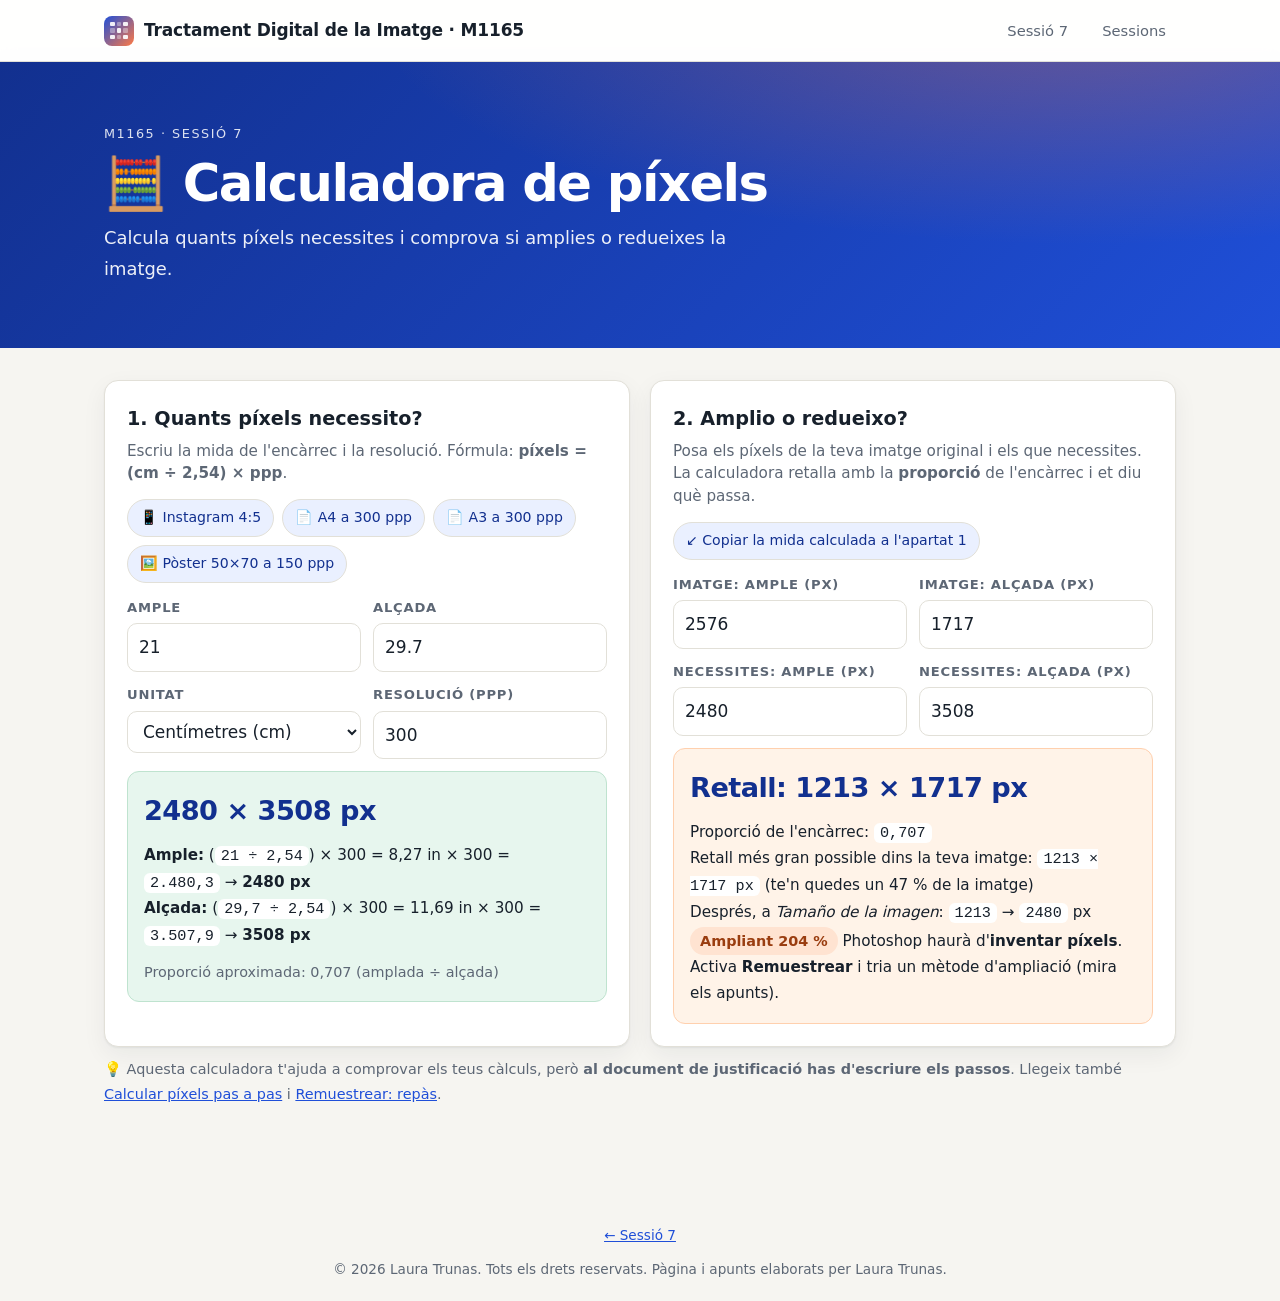
==== calculadora.html @ 1bd5348a "Sessió 7: calculadora de píxels interactiva Co-Authored-By: Claude Sonnet 5.5 <noreply@anthropic.com" ====
<!doctype html>
<html lang="ca"><head><meta charset="utf-8"><meta name="viewport" content="width=device-width,initial-scale=1">
<title>Calculadora de píxels · Photoshop</title><link rel="stylesheet" href="style.css">
<style>
.calc{display:grid;gap:20px;grid-template-columns:repeat(auto-fit,minmax(320px,1fr))}
.panel{background:var(--paper);border:1px solid var(--line);border-radius:var(--radius);box-shadow:var(--shadow);padding:22px}
.panel h3{margin:0 0 4px;font-size:1.2rem}.panel p.q{margin:0 0 14px;color:var(--quiet);font-size:.95rem;line-height:1.5}
.row{display:grid;grid-template-columns:1fr 1fr;gap:12px;margin-bottom:12px}
label{display:block;font-size:.82rem;font-weight:700;text-transform:uppercase;letter-spacing:.06em;color:var(--quiet);margin-bottom:4px}
input,select{width:100%;font:inherit;padding:9px 11px;border:1px solid var(--line);border-radius:10px;background:#fff;color:var(--ink)}
input:focus,select:focus{outline:2px solid var(--brand);border-color:var(--brand)}
.presets{display:flex;flex-wrap:wrap;gap:8px;margin:0 0 14px}
.presets button{font:inherit;font-size:.88rem;padding:6px 12px;border:1px solid var(--line);border-radius:999px;background:var(--tint);color:var(--brand-2);cursor:pointer}
.presets button:hover{border-color:var(--brand)}
.res{margin-top:6px;padding:16px;border-radius:12px;background:var(--ok);border:1px solid #bfe3cf}
.res .big{font-size:1.7rem;font-weight:800;letter-spacing:-.02em;color:var(--brand-2)}
.res .steps{margin:8px 0 0;font-size:.95rem;color:var(--ink);line-height:1.7}
.res .steps code{background:#fff;padding:1px 6px;border-radius:6px}
.res.warn{background:#fff3e8;border-color:#ffd0ae}.res.err{background:#fdecec;border-color:#f3bcbc}
.tag{display:inline-block;padding:2px 10px;border-radius:999px;font-weight:700;font-size:.9rem}
.up{background:#ffe3d1;color:#9a3d10}.down{background:#dcefe3;color:#1d6b3f}.eq{background:var(--tint);color:var(--brand-2)}
.note{color:var(--quiet);font-size:.9rem;margin-top:10px}
</style></head>
<body><div class="bar"><div class="in"><a class="brand" href="index.html"><span class="logo"><i></i><i></i><i></i><i></i><i></i><i></i><i></i><i></i><i></i></span> Tractament Digital de la Imatge · M1165</a><span class="sp"></span><a class="nav" href="sessio-7.html">Sessió 7</a><a class="nav" href="index.html">Sessions</a></div></div>
<header class="hero"><div class="in"><span class="eyebrow">M1165 · Sessió 7</span>
<h1>🧮 Calculadora de píxels</h1>
<p>Calcula quants píxels necessites i comprova si amplies o redueixes la imatge.</p></div></header>
<main class="wrap">
<div class="calc">

<section class="panel">
<h3>1. Quants píxels necessito?</h3>
<p class="q">Escriu la mida de l'encàrrec i la resolució. Fórmula: <b>píxels = (cm ÷ 2,54) × ppp</b>.</p>
<div class="presets" id="presets1">
<button data-w="1080" data-h="1350" data-u="px" data-r="72">📱 Instagram 4:5</button>
<button data-w="21" data-h="29.7" data-u="cm" data-r="300">📄 A4 a 300 ppp</button>
<button data-w="29.7" data-h="42" data-u="cm" data-r="300">📄 A3 a 300 ppp</button>
<button data-w="50" data-h="70" data-u="cm" data-r="150">🖼️ Pòster 50×70 a 150 ppp</button>
</div>
<div class="row"><div><label for="w1">Ample</label><input id="w1" type="number" min="0" step="any" value="21"></div><div><label for="h1">Alçada</label><input id="h1" type="number" min="0" step="any" value="29.7"></div></div>
<div class="row"><div><label for="u1">Unitat</label><select id="u1"><option value="cm" selected>Centímetres (cm)</option><option value="mm">Mil·límetres (mm)</option><option value="in">Polzades (in)</option><option value="px">Píxels (px)</option></select></div><div><label for="r1">Resolució (ppp)</label><input id="r1" type="number" min="1" step="any" value="300"></div></div>
<div class="res" id="out1"></div>
</section>

<section class="panel">
<h3>2. Amplio o redueixo?</h3>
<p class="q">Posa els píxels de la teva imatge original i els que necessites. La calculadora retalla amb la <b>proporció</b> de l'encàrrec i et diu què passa.</p>
<div class="presets"><button id="useA">↙ Copiar la mida calculada a l'apartat 1</button></div>
<div class="row"><div><label for="sw">Imatge: ample (px)</label><input id="sw" type="number" min="1" step="1" value="2576"></div><div><label for="sh">Imatge: alçada (px)</label><input id="sh" type="number" min="1" step="1" value="1717"></div></div>
<div class="row"><div><label for="tw">Necessites: ample (px)</label><input id="tw" type="number" min="1" step="1" value="2480"></div><div><label for="th">Necessites: alçada (px)</label><input id="th" type="number" min="1" step="1" value="3508"></div></div>
<div class="res" id="out2"></div>
</section>

</div>
<p class="note">💡 Aquesta calculadora t'ajuda a comprovar els teus càlculs, però <b>al document de justificació has d'escriure els passos</b>. Llegeix també <a href="page.html?p=calcul-pixels">Calcular píxels pas a pas</a> i <a href="page.html?p=remuestrear-repas">Remuestrear: repàs</a>.</p>
</main>
<footer><a href="sessio-7.html">← Sessió 7</a><p class="copy">© 2026 Laura Trunas. Tots els drets reservats. Pàgina i apunts elaborats per Laura Trunas.</p></footer>
<script>
const $=id=>document.getElementById(id);
const fmt=(n,d=2)=>Number(n.toFixed(d)).toLocaleString('ca-ES',{maximumFractionDigits:d});
const UN={cm:'cm',mm:'mm','in':'polzades',px:'px'};
function toPx(v,u,ppp){ if(u==='px')return v; let inch=u==='cm'?v/2.54:u==='mm'?v/25.4:v; return inch*ppp; }
function calc1(){
  const w=parseFloat($('w1').value),h=parseFloat($('h1').value),u=$('u1').value,r=parseFloat($('r1').value),o=$('out1');
  if(!(w>0&&h>0&&r>0)){o.className='res err';o.innerHTML='Escriu valors més grans que zero.';return null;}
  const pw=Math.round(toPx(w,u,r)),ph=Math.round(toPx(h,u,r));
  o.className='res';
  let steps='';
  if(u==='px'){steps=`La mida ja és en píxels: no cal calcular res.<br>Resolució: <code>${fmt(r,0)} ppp</code> (a Photoshop, <i>Tamaño de la imagen</i>).`;}
  else{
    const f=x=>u==='cm'?`${fmt(x)} ÷ 2,54`:u==='mm'?`${fmt(x)} ÷ 25,4`:`${fmt(x)}`;
    const iw=u==='cm'?w/2.54:u==='mm'?w/25.4:w, ih=u==='cm'?h/2.54:u==='mm'?h/25.4:h;
    steps=`<b>Ample:</b> (<code>${f(w)}</code>) × ${fmt(r,0)} = ${fmt(iw)} in × ${fmt(r,0)} = <code>${fmt(iw*r,1)}</code> → <b>${pw} px</b><br><b>Alçada:</b> (<code>${f(h)}</code>) × ${fmt(r,0)} = ${fmt(ih)} in × ${fmt(r,0)} = <code>${fmt(ih*r,1)}</code> → <b>${ph} px</b>`;
  }
  o.innerHTML=`<div class="big">${pw} × ${ph} px</div><div class="steps">${steps}</div><div class="note">Proporció aproximada: ${fmt(pw/ph,3)} (amplada ÷ alçada)</div>`;
  return {pw,ph};
}
function calc2(){
  const sw=parseFloat($('sw').value),sh=parseFloat($('sh').value),tw=parseFloat($('tw').value),th=parseFloat($('th').value),o=$('out2');
  if(!(sw>0&&sh>0&&tw>0&&th>0)){o.className='res err';o.innerHTML='Escriu valors més grans que zero.';return;}
  const tr=tw/th; let cw,ch;
  if(sw/sh>tr){ch=sh;cw=sh*tr;}else{cw=sw;ch=sw/tr;}
  cw=Math.floor(cw);ch=Math.floor(ch);
  const sc=tw/cw*100; let cls,txt,adv;
  if(Math.abs(sc-100)<0.5){cls='eq';txt='Mateixa mida';adv='No cal remuestrear.';}
  else if(sc>100){cls='up';txt=`Ampliant ${fmt(sc,0)} %`;adv='Photoshop haurà d\'<b>inventar píxels</b>. Activa <b>Remuestrear</b> i tria un mètode d\'ampliació (mira els apunts).';}
  else{cls='down';txt=`Reduint a ${fmt(sc,0)} %`;adv='No hi ha problema de qualitat. Tria un mètode de <b>reducció</b>.';}
  const lost=(1-(cw*ch)/(sw*sh))*100;
  $('out2').className='res'+(sc>100?' warn':'');
  $('out2').innerHTML=`<div class="big">Retall: ${cw} × ${ch} px</div><div class="steps">Proporció de l'encàrrec: <code>${fmt(tr,3)}</code><br>Retall més gran possible dins la teva imatge: <code>${cw} × ${ch} px</code> (te'n quedes un ${fmt(100-lost,0)} % de la imatge)<br>Després, a <i>Tamaño de la imagen</i>: <code>${cw}</code> → <code>${tw}</code> px<br><span class="tag ${cls}">${txt}</span> ${adv}</div>`;
}
function update(){calc1();calc2();}
document.querySelectorAll('#presets1 button').forEach(b=>b.addEventListener('click',()=>{
  $('w1').value=b.dataset.w;$('h1').value=b.dataset.h;$('u1').value=b.dataset.u;$('r1').value=b.dataset.r;
  const r=calc1();if(r){$('tw').value=r.pw;$('th').value=r.ph;}calc2();}));
$('useA').addEventListener('click',()=>{const r=calc1();if(r){$('tw').value=r.pw;$('th').value=r.ph;}calc2();});
['w1','h1','u1','r1','sw','sh','tw','th'].forEach(id=>$(id).addEventListener('input',()=>{ if(['w1','h1','u1','r1'].includes(id)){calc1();}calc2();}));
update();
</script>
</body></html>
---- style.css ----
:root{
  --bg:#f6f5f1;--paper:#fff;--ink:#17202b;--quiet:#5d6775;--line:#e2e0d8;
  --brand:#1f4fd8;--brand-2:#12308f;--tint:#eaf0ff;--warm:#ff7a45;--ok:#e7f6ee;
  --radius:14px;--shadow:0 1px 2px rgba(20,30,50,.06),0 8px 24px rgba(20,30,50,.06);
}
*{box-sizing:border-box}
html{scroll-behavior:smooth}
body{margin:0;background:var(--bg);color:var(--ink);font:17px/1.7 "Inter",system-ui,-apple-system,"Segoe UI",Roboto,sans-serif;-webkit-font-smoothing:antialiased}
a{color:var(--brand)}
/* top bar */
.bar{position:sticky;top:0;z-index:10;background:rgba(255,255,255,.92);backdrop-filter:blur(8px);border-bottom:1px solid var(--line)}
.bar .in{max-width:1120px;margin:0 auto;padding:12px 24px;display:flex;align-items:center;gap:14px}
.brand{display:flex;align-items:center;gap:10px;color:var(--ink);text-decoration:none;font-weight:700;letter-spacing:-.01em}
.logo{width:30px;height:30px;border-radius:8px;background:linear-gradient(135deg,var(--brand),var(--warm));display:grid;grid-template-columns:repeat(3,1fr);grid-template-rows:repeat(3,1fr);gap:2px;padding:6px}
.logo i{background:rgba(255,255,255,.9);border-radius:1px}
.logo i:nth-child(2n){background:rgba(255,255,255,.35)}
.bar .sp{flex:1}
.bar a.nav{font-size:.92rem;color:var(--quiet);text-decoration:none;padding:6px 10px;border-radius:8px}
.bar a.nav:hover{background:var(--tint);color:var(--brand)}
/* hero */
.hero{background:radial-gradient(1200px 400px at 85% -20%,rgba(255,122,69,.35),transparent 60%),linear-gradient(135deg,var(--brand-2),var(--brand));color:#fff}
.hero .in{max-width:1120px;margin:0 auto;padding:56px 24px 64px}
.hero .eyebrow{display:inline-block;font-size:.8rem;letter-spacing:.12em;text-transform:uppercase;opacity:.85;margin-bottom:10px}
.hero h1{font:800 clamp(2rem,5vw,3.2rem)/1.1 "Inter",system-ui,sans-serif;letter-spacing:-.03em;margin:0 0 12px;border:0}
.hero p{max-width:640px;font-size:1.12rem;opacity:.92;margin:0}
.hero .chip{display:inline-block;margin-top:20px;background:rgba(255,255,255,.16);border:1px solid rgba(255,255,255,.3);padding:6px 14px;border-radius:999px;font-size:.9rem}
/* layout */
.wrap{max-width:1120px;margin:0 auto;padding:32px 24px 80px}
.cards{list-style:none;padding:0;margin:0;display:grid;gap:16px;grid-template-columns:repeat(auto-fill,minmax(260px,1fr))}
.card{display:flex;flex-direction:column;gap:6px;height:100%;padding:22px;background:var(--paper);border:1px solid var(--line);border-radius:var(--radius);box-shadow:var(--shadow);text-decoration:none;color:var(--ink);transition:transform .15s,border-color .15s}
.card:hover{transform:translateY(-3px);border-color:var(--brand)}
.card .num{width:34px;height:34px;border-radius:10px;background:var(--tint);color:var(--brand);font-weight:800;display:grid;place-items:center}
.card b{font-size:1.15rem;letter-spacing:-.01em}
.card span{color:var(--quiet);font-size:.95rem;line-height:1.5}
h2.sec{font-size:1.1rem;text-transform:uppercase;letter-spacing:.1em;color:var(--quiet);margin:0 0 16px}
/* article */
.layout{display:grid;grid-template-columns:240px minmax(0,1fr);gap:40px;align-items:start}
.toc{position:sticky;top:76px;max-height:calc(100vh - 100px);overflow:auto;font-size:.9rem;padding-right:8px}
.toc b{display:block;text-transform:uppercase;letter-spacing:.1em;font-size:.75rem;color:var(--quiet);margin-bottom:8px}
.toc a{display:block;padding:5px 10px;border-left:2px solid var(--line);color:var(--quiet);text-decoration:none;line-height:1.35}
.toc a:hover,.toc a.on{border-color:var(--brand);color:var(--brand);background:var(--tint)}
article{background:var(--paper);border:1px solid var(--line);border-radius:var(--radius);box-shadow:var(--shadow);padding:40px 44px}
article h1{font:800 2.2rem/1.15 "Inter",system-ui,sans-serif;letter-spacing:-.03em;margin:0 0 .6em}
article h2{font-size:1.5rem;letter-spacing:-.02em;margin:2.2em 0 .5em;padding:0 0 .35em;border-bottom:2px solid var(--tint);scroll-margin-top:80px}
article h3{font-size:1.15rem;margin:1.7em 0 .3em;color:var(--brand-2);scroll-margin-top:80px}
article p,article li{max-width:70ch}
article li{margin:.25em 0}
article img{display:block;max-width:100%;height:auto;margin:1.4em auto;border:1px solid var(--line);border-radius:12px;padding:12px;background:#fff}
article blockquote{margin:1.2em 0;padding:14px 20px;background:var(--tint);border-left:4px solid var(--brand);border-radius:0 12px 12px 0}
article blockquote p{margin:0}
article table{border-collapse:separate;border-spacing:0;width:100%;margin:1.3em 0;font-size:.95rem;display:block;overflow-x:auto;border:1px solid var(--line);border-radius:12px}
article th,article td{padding:10px 14px;text-align:left;vertical-align:top;border-bottom:1px solid var(--line)}
article th{background:var(--tint);color:var(--brand-2);font-weight:700;white-space:nowrap}
article tr:last-child td{border-bottom:0}
article tbody tr:nth-child(even) td{background:#fafaf7}
article strong{font-weight:650}
article code{background:#f0efea;padding:1px 6px;border-radius:5px;font-size:.9em}
.pager{display:flex;justify-content:space-between;gap:12px;margin-top:28px}
.pager a{flex:1;padding:14px 18px;background:var(--paper);border:1px solid var(--line);border-radius:12px;text-decoration:none;color:var(--ink);box-shadow:var(--shadow)}
.pager a small{display:block;color:var(--quiet);font-size:.8rem;text-transform:uppercase;letter-spacing:.08em}
.pager a:hover{border-color:var(--brand)}
.pager a.next{text-align:right}
footer{text-align:center;color:var(--quiet);font-size:.85rem;padding:24px}
@media(max-width:900px){.layout{grid-template-columns:1fr}.toc{display:none}article{padding:24px 20px}}
@media print{.bar,.toc,.pager,footer{display:none}article{border:0;box-shadow:none;padding:0}}

footer .copy{margin:10px 0 0}
article img{max-height:640px;width:auto;max-width:100%}
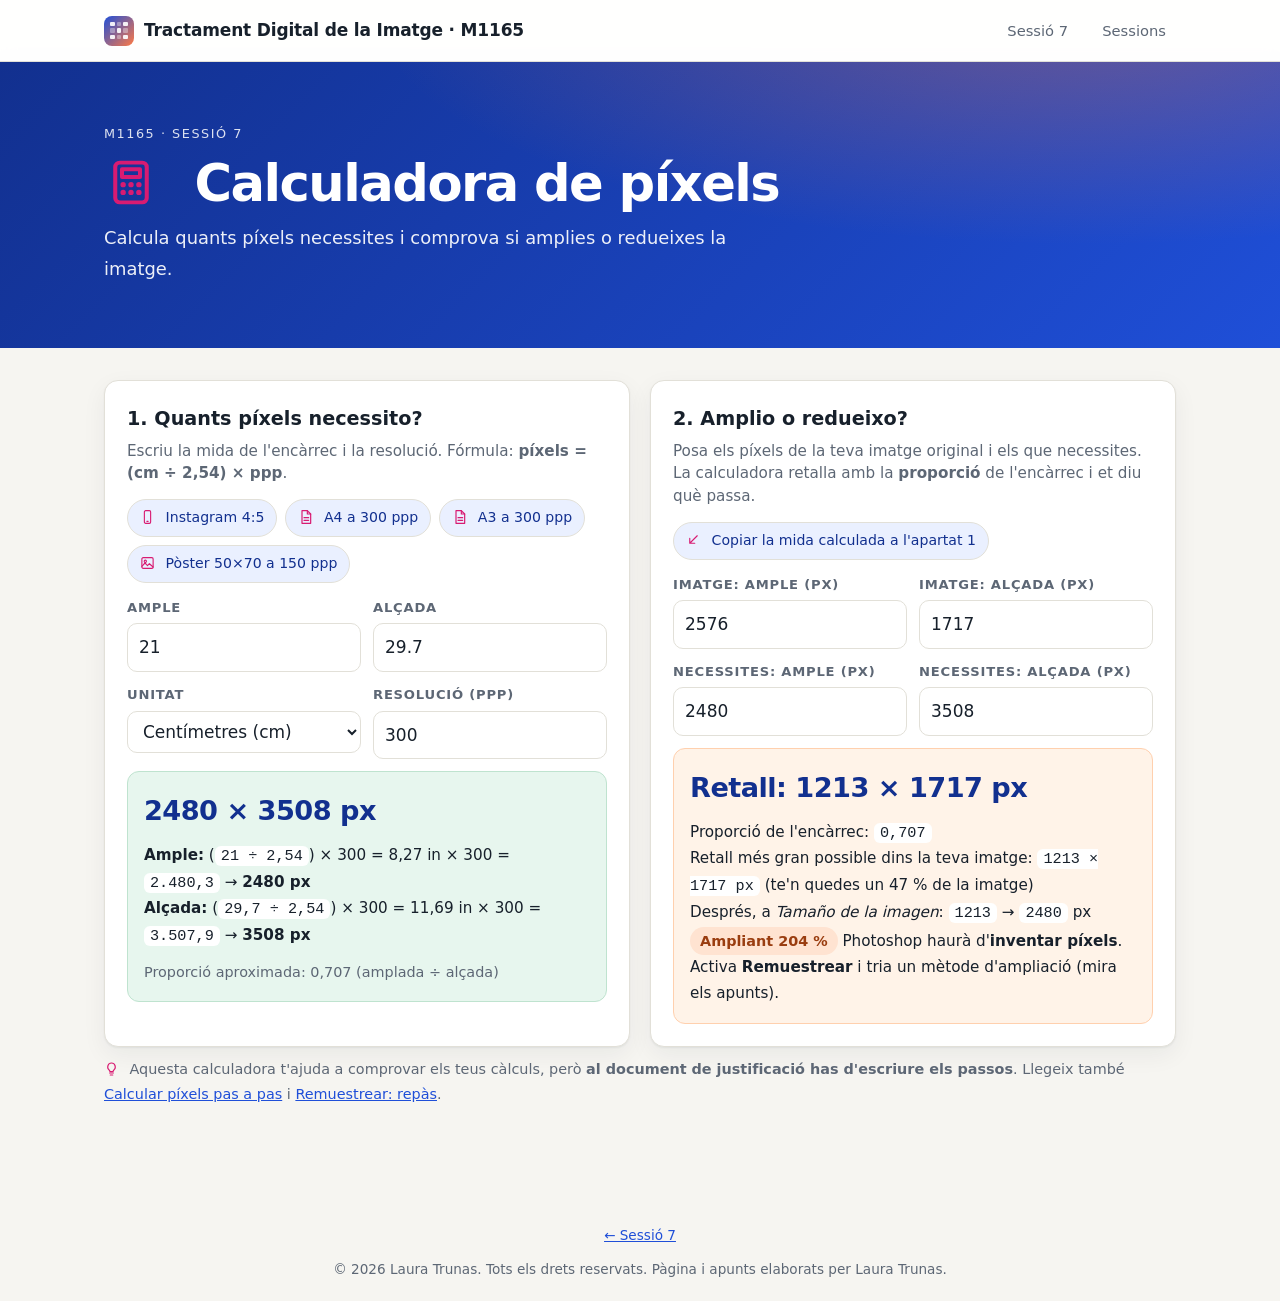
==== commit ed8656df: "Substitueix els emojis per icones SVG pròpies (línia rosa) Co-Authored-By: Claude Sonnet 5.5 <norepl" ====
--- a/calculadora.html
+++ b/calculadora.html
@@ -20,10 +20,10 @@
 .tag{display:inline-block;padding:2px 10px;border-radius:999px;font-weight:700;font-size:.9rem}
 .up{background:#ffe3d1;color:#9a3d10}.down{background:#dcefe3;color:#1d6b3f}.eq{background:var(--tint);color:var(--brand-2)}
 .note{color:var(--quiet);font-size:.9rem;margin-top:10px}
-</style></head>
+.embed .bar,.embed .hero,.embed footer,.embed .note.top{display:none}.embed{background:transparent}.embed .wrap{padding:4px 2px 8px;max-width:none}</style></head>
 <body><div class="bar"><div class="in"><a class="brand" href="index.html"><span class="logo"><i></i><i></i><i></i><i></i><i></i><i></i><i></i><i></i><i></i></span> Tractament Digital de la Imatge · M1165</a><span class="sp"></span><a class="nav" href="sessio-7.html">Sessió 7</a><a class="nav" href="index.html">Sessions</a></div></div>
 <header class="hero"><div class="in"><span class="eyebrow">M1165 · Sessió 7</span>
-<h1>🧮 Calculadora de píxels</h1>
+<h1><img class="ic" src="svg/ic-calc.svg" alt=""> Calculadora de píxels</h1>
 <p>Calcula quants píxels necessites i comprova si amplies o redueixes la imatge.</p></div></header>
 <main class="wrap">
 <div class="calc">
@@ -32,10 +32,10 @@
 <h3>1. Quants píxels necessito?</h3>
 <p class="q">Escriu la mida de l'encàrrec i la resolució. Fórmula: <b>píxels = (cm ÷ 2,54) × ppp</b>.</p>
 <div class="presets" id="presets1">
-<button data-w="1080" data-h="1350" data-u="px" data-r="72">📱 Instagram 4:5</button>
-<button data-w="21" data-h="29.7" data-u="cm" data-r="300">📄 A4 a 300 ppp</button>
-<button data-w="29.7" data-h="42" data-u="cm" data-r="300">📄 A3 a 300 ppp</button>
-<button data-w="50" data-h="70" data-u="cm" data-r="150">🖼️ Pòster 50×70 a 150 ppp</button>
+<button data-w="1080" data-h="1350" data-u="px" data-r="72"><img class="ic" src="svg/ic-phone.svg" alt=""> Instagram 4:5</button>
+<button data-w="21" data-h="29.7" data-u="cm" data-r="300"><img class="ic" src="svg/ic-doc.svg" alt=""> A4 a 300 ppp</button>
+<button data-w="29.7" data-h="42" data-u="cm" data-r="300"><img class="ic" src="svg/ic-doc.svg" alt=""> A3 a 300 ppp</button>
+<button data-w="50" data-h="70" data-u="cm" data-r="150"><img class="ic" src="svg/ic-image.svg" alt=""> Pòster 50×70 a 150 ppp</button>
 </div>
 <div class="row"><div><label for="w1">Ample</label><input id="w1" type="number" min="0" step="any" value="21"></div><div><label for="h1">Alçada</label><input id="h1" type="number" min="0" step="any" value="29.7"></div></div>
 <div class="row"><div><label for="u1">Unitat</label><select id="u1"><option value="cm" selected>Centímetres (cm)</option><option value="mm">Mil·límetres (mm)</option><option value="in">Polzades (in)</option><option value="px">Píxels (px)</option></select></div><div><label for="r1">Resolució (ppp)</label><input id="r1" type="number" min="1" step="any" value="300"></div></div>
@@ -45,14 +45,14 @@
 <section class="panel">
 <h3>2. Amplio o redueixo?</h3>
 <p class="q">Posa els píxels de la teva imatge original i els que necessites. La calculadora retalla amb la <b>proporció</b> de l'encàrrec i et diu què passa.</p>
-<div class="presets"><button id="useA">↙ Copiar la mida calculada a l'apartat 1</button></div>
+<div class="presets"><button id="useA"><img class="ic" src="svg/ic-arrow.svg" alt=""> Copiar la mida calculada a l'apartat 1</button></div>
 <div class="row"><div><label for="sw">Imatge: ample (px)</label><input id="sw" type="number" min="1" step="1" value="2576"></div><div><label for="sh">Imatge: alçada (px)</label><input id="sh" type="number" min="1" step="1" value="1717"></div></div>
 <div class="row"><div><label for="tw">Necessites: ample (px)</label><input id="tw" type="number" min="1" step="1" value="2480"></div><div><label for="th">Necessites: alçada (px)</label><input id="th" type="number" min="1" step="1" value="3508"></div></div>
 <div class="res" id="out2"></div>
 </section>
 
 </div>
-<p class="note">💡 Aquesta calculadora t'ajuda a comprovar els teus càlculs, però <b>al document de justificació has d'escriure els passos</b>. Llegeix també <a href="page.html?p=calcul-pixels">Calcular píxels pas a pas</a> i <a href="page.html?p=remuestrear-repas">Remuestrear: repàs</a>.</p>
+<p class="note"><img class="ic" src="svg/ic-bulb.svg" alt=""> Aquesta calculadora t'ajuda a comprovar els teus càlculs, però <b>al document de justificació has d'escriure els passos</b>. Llegeix també <a href="page.html?p=calcul-pixels">Calcular píxels pas a pas</a> i <a href="page.html?p=remuestrear-repas">Remuestrear: repàs</a>.</p>
 </main>
 <footer><a href="sessio-7.html">← Sessió 7</a><p class="copy">© 2026 Laura Trunas. Tots els drets reservats. Pàgina i apunts elaborats per Laura Trunas.</p></footer>
 <script>
@@ -95,6 +95,10 @@
   const r=calc1();if(r){$('tw').value=r.pw;$('th').value=r.ph;}calc2();}));
 $('useA').addEventListener('click',()=>{const r=calc1();if(r){$('tw').value=r.pw;$('th').value=r.ph;}calc2();});
 ['w1','h1','u1','r1','sw','sh','tw','th'].forEach(id=>$(id).addEventListener('input',()=>{ if(['w1','h1','u1','r1'].includes(id)){calc1();}calc2();}));
-update();
+if(/[?&]embed=1/.test(location.search))document.body.classList.add('embed');
+function sendH(){if(parent!==window)parent.postMessage({calcH:document.documentElement.scrollHeight},'*');}
+addEventListener('load',sendH);addEventListener('resize',sendH);
+document.addEventListener('input',()=>setTimeout(sendH,30));document.addEventListener('click',()=>setTimeout(sendH,30));
+update();sendH();
 </script>
 </body></html>
--- a/style.css
+++ b/style.css
@@ -66,3 +66,6 @@
 
 footer .copy{margin:10px 0 0}
 article img{max-height:640px;width:auto;max-width:100%}
+
+article img.ic,img.ic{width:1.05em;height:1.05em;vertical-align:-.17em;margin:0 .4em 0 0;border:0;border-radius:0;box-shadow:none;background:none;padding:0;display:inline}
+button img.ic{width:1.1em;height:1.1em}
